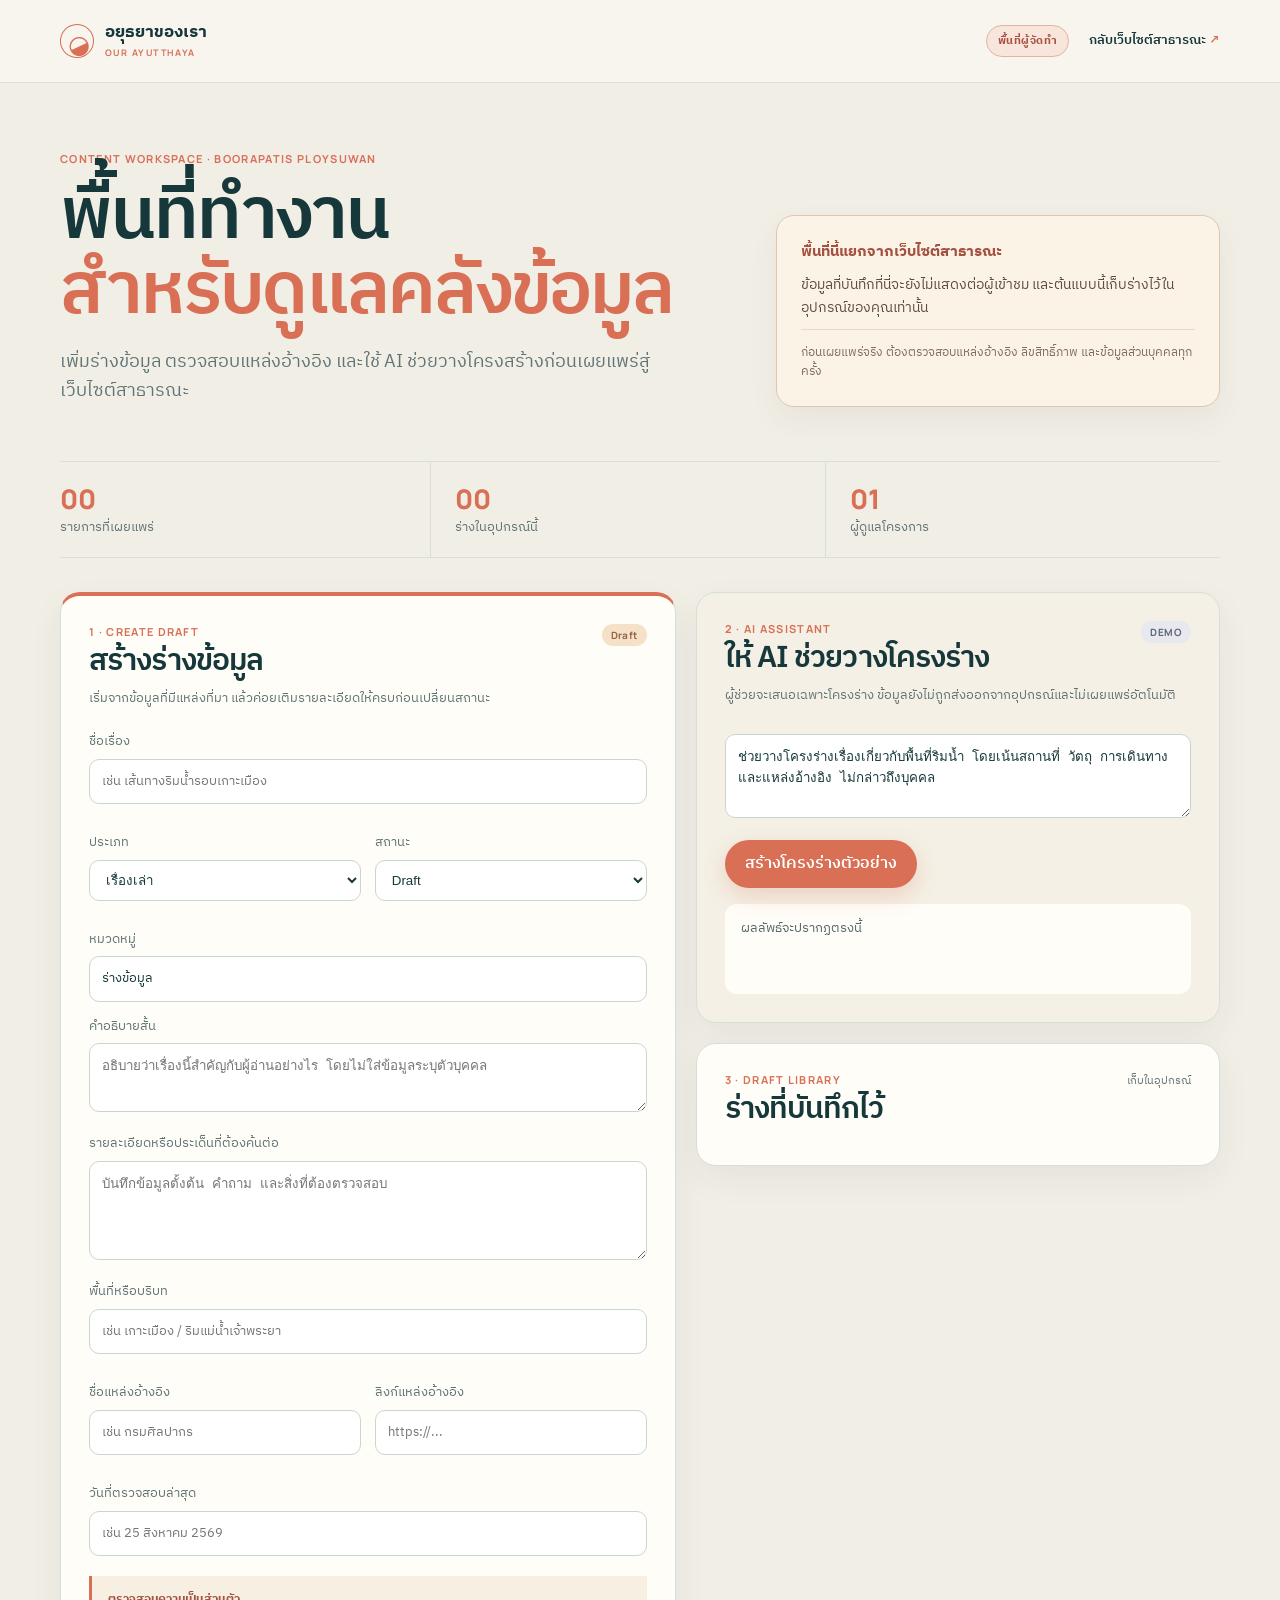
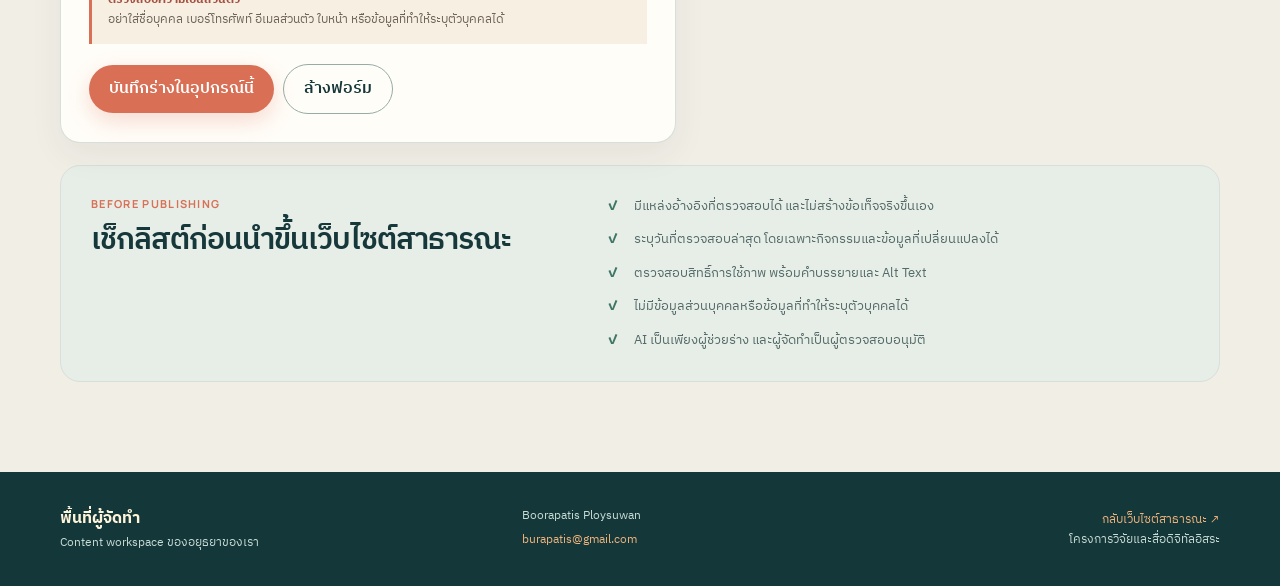
==== creator.html @ 0e05be4e "Add the creator workspace page" ====
<!doctype html>
<html lang="th">
  <head>
    <meta charset="UTF-8" />
    <meta name="viewport" content="width=device-width, initial-scale=1.0" />
    <meta name="description" content="พื้นที่ทำงานสำหรับผู้จัดทำโครงการอยุธยาของเรา" />
    <meta name="theme-color" content="#17383b" />
    <title>พื้นที่ผู้จัดทำ | อยุธยาของเรา</title>
    <link rel="stylesheet" href="styles.css" />
  </head>
  <body class="creator-page">
    <header class="creator-header">
      <div class="shell creator-header-inner">
        <a class="brand" href="index.html#top" aria-label="กลับหน้าเว็บไซต์อยุธยาของเรา">
          <span class="brand-mark" aria-hidden="true">◒</span>
          <span>
            <strong>อยุธยาของเรา</strong>
            <small>OUR AYUTTHAYA</small>
          </span>
        </a>
        <div class="creator-header-actions">
          <span class="creator-badge">พื้นที่ผู้จัดทำ</span>
          <a class="back-public" href="index.html">กลับเว็บไซต์สาธารณะ <span aria-hidden="true">↗</span></a>
        </div>
      </div>
    </header>

    <main class="creator-main shell">
      <section class="creator-hero" aria-labelledby="creator-title">
        <div>
          <p class="eyebrow">CONTENT WORKSPACE · BOORAPATIS PLOYSUWAN</p>
          <h1 id="creator-title">พื้นที่ทำงาน<br /><em>สำหรับดูแลคลังข้อมูล</em></h1>
          <p class="creator-lede">เพิ่มร่างข้อมูล ตรวจสอบแหล่งอ้างอิง และใช้ AI ช่วยวางโครงสร้างก่อนเผยแพร่สู่เว็บไซต์สาธารณะ</p>
        </div>
        <aside class="creator-notice" aria-label="คำอธิบายพื้นที่ผู้จัดทำ">
          <strong>พื้นที่นี้แยกจากเว็บไซต์สาธารณะ</strong>
          <p>ข้อมูลที่บันทึกที่นี่จะยังไม่แสดงต่อผู้เข้าชม และต้นแบบนี้เก็บร่างไว้ในอุปกรณ์ของคุณเท่านั้น</p>
          <p class="creator-notice-small">ก่อนเผยแพร่จริง ต้องตรวจสอบแหล่งอ้างอิง ลิขสิทธิ์ภาพ และข้อมูลส่วนบุคคลทุกครั้ง</p>
        </aside>
      </section>

      <section class="creator-stats" aria-label="สรุปสถานะคลังข้อมูล">
        <div><strong id="published-count">00</strong><span>รายการที่เผยแพร่</span></div>
        <div><strong id="draft-count">00</strong><span>ร่างในอุปกรณ์นี้</span></div>
        <div><strong>01</strong><span>ผู้ดูแลโครงการ</span></div>
      </section>

      <section class="workspace-grid" aria-labelledby="workspace-title">
        <div class="workspace-panel workspace-form-panel">
          <div class="workspace-heading">
            <div>
              <p class="eyebrow">1 · CREATE DRAFT</p>
              <h2 id="workspace-title">สร้างร่างข้อมูล</h2>
            </div>
            <span class="status-pill status-draft">Draft</span>
          </div>
          <p class="workspace-intro">เริ่มจากข้อมูลที่มีแหล่งที่มา แล้วค่อยเติมรายละเอียดให้ครบก่อนเปลี่ยนสถานะ</p>
          <form id="draft-form" class="creator-form">
            <label>ชื่อเรื่อง<input name="title" required placeholder="เช่น เส้นทางริมน้ำรอบเกาะเมือง" /></label>
            <div class="form-two-columns">
              <label>ประเภท<select name="type"><option>เรื่องเล่า</option><option>สถานที่</option><option>เส้นทาง</option><option>อาหาร</option><option>กิจกรรม</option><option>ข้อมูลเมือง</option></select></label>
              <label>สถานะ<select name="status"><option>Draft</option><option>Review</option><option>Needs Update</option></select></label>
            </div>
            <label>หมวดหมู่<input name="category" value="ร่างข้อมูล" placeholder="เช่น เมืองและสายน้ำ" /></label>
            <label>คำอธิบายสั้น<textarea name="summary" rows="3" required placeholder="อธิบายว่าเรื่องนี้สำคัญกับผู้อ่านอย่างไร โดยไม่ใส่ข้อมูลระบุตัวบุคคล"></textarea></label>
            <label>รายละเอียดหรือประเด็นที่ต้องค้นต่อ<textarea name="detail" rows="5" placeholder="บันทึกข้อมูลตั้งต้น คำถาม และสิ่งที่ต้องตรวจสอบ"></textarea></label>
            <label>พื้นที่หรือบริบท<input name="location" placeholder="เช่น เกาะเมือง / ริมแม่น้ำเจ้าพระยา" /></label>
            <div class="form-two-columns">
              <label>ชื่อแหล่งอ้างอิง<input name="sourceLabel" placeholder="เช่น กรมศิลปากร" /></label>
              <label>ลิงก์แหล่งอ้างอิง<input name="sourceUrl" type="url" placeholder="https://..." /></label>
            </div>
            <label>วันที่ตรวจสอบล่าสุด<input name="updated" placeholder="เช่น 25 สิงหาคม 2569" /></label>
            <div class="creator-privacy-note"><strong>ตรวจสอบความเป็นส่วนตัว</strong><br />อย่าใส่ชื่อบุคคล เบอร์โทรศัพท์ อีเมลส่วนตัว ใบหน้า หรือข้อมูลที่ทำให้ระบุตัวบุคคลได้</div>
            <div class="form-actions"><button class="button button-primary" type="submit">บันทึกร่างในอุปกรณ์นี้</button><button class="button button-outline" id="reset-draft" type="button">ล้างฟอร์ม</button></div>
          </form>
        </div>

        <div class="workspace-stack">
          <section class="workspace-panel ai-panel" aria-labelledby="ai-title">
            <div class="workspace-heading">
              <div>
                <p class="eyebrow">2 · AI ASSISTANT</p>
                <h2 id="ai-title">ให้ AI ช่วยวางโครงร่าง</h2>
              </div>
              <span class="status-pill status-demo">DEMO</span>
            </div>
            <p class="workspace-intro">ผู้ช่วยจะเสนอเฉพาะโครงร่าง ข้อมูลยังไม่ถูกส่งออกจากอุปกรณ์และไม่เผยแพร่อัตโนมัติ</p>
            <label class="sr-only" for="ai-prompt">คำสั่งสำหรับผู้ช่วย AI</label>
            <textarea id="ai-prompt" class="ai-prompt" rows="4">ช่วยวางโครงร่างเรื่องเกี่ยวกับพื้นที่ริมน้ำ โดยเน้นสถานที่ วัตถุ การเดินทาง และแหล่งอ้างอิง ไม่กล่าวถึงบุคคล</textarea>
            <button class="button button-primary" id="run-ai" type="button">สร้างโครงร่างตัวอย่าง</button>
            <div id="ai-result" class="ai-result" aria-live="polite">ผลลัพธ์จะปรากฏตรงนี้</div>
          </section>

          <section class="workspace-panel" aria-labelledby="drafts-title">
            <div class="workspace-heading">
              <div>
                <p class="eyebrow">3 · DRAFT LIBRARY</p>
                <h2 id="drafts-title">ร่างที่บันทึกไว้</h2>
              </div>
              <span id="draft-storage-label" class="storage-label">เก็บในอุปกรณ์</span>
            </div>
            <div id="draft-list" class="draft-library" aria-live="polite"></div>
          </section>
        </div>
      </section>

      <section class="editorial-panel" aria-labelledby="checklist-title">
        <div>
          <p class="eyebrow">BEFORE PUBLISHING</p>
          <h2 id="checklist-title">เช็กลิสต์ก่อนนำขึ้นเว็บไซต์สาธารณะ</h2>
        </div>
        <ul class="editorial-checklist">
          <li>มีแหล่งอ้างอิงที่ตรวจสอบได้ และไม่สร้างข้อเท็จจริงขึ้นเอง</li>
          <li>ระบุวันที่ตรวจสอบล่าสุด โดยเฉพาะกิจกรรมและข้อมูลที่เปลี่ยนแปลงได้</li>
          <li>ตรวจสอบสิทธิ์การใช้ภาพ พร้อมคำบรรยายและ Alt Text</li>
          <li>ไม่มีข้อมูลส่วนบุคคลหรือข้อมูลที่ทำให้ระบุตัวบุคคลได้</li>
          <li>AI เป็นเพียงผู้ช่วยร่าง และผู้จัดทำเป็นผู้ตรวจสอบอนุมัติ</li>
        </ul>
      </section>
    </main>

    <footer class="site-footer">
      <div class="shell footer-grid">
        <div><strong>พื้นที่ผู้จัดทำ</strong><span>Content workspace ของอยุธยาของเรา</span></div>
        <div><span>Boorapatis Ploysuwan</span><a href="mailto:burapatis@gmail.com">burapatis@gmail.com</a></div>
        <div><a href="index.html">กลับเว็บไซต์สาธารณะ ↗</a><span>โครงการวิจัยและสื่อดิจิทัลอิสระ</span></div>
      </div>
    </footer>

    <script src="creator.js?v=workspace-20260825"></script>
  </body>
</html>
---- styles.css ----
@import url('https://fonts.googleapis.com/css2?family=IBM+Plex+Sans+Thai:wght@400;500;600;700&family=Manrope:wght@500;600;700;800&display=swap');

:root { --ink:#17383b; --muted:#607476; --paper:#f7f5ef; --warm:#e6a25f; --coral:#d96f55; --river:#2f7475; --line:#d8dfd8; --white:#fffdf8; --shadow:0 20px 60px rgba(27,59,57,.12); }
* { box-sizing:border-box; }
html { scroll-behavior:smooth; }
body { margin:0; color:var(--ink); background:var(--paper); font-family:'IBM Plex Sans Thai',Tahoma,sans-serif; line-height:1.65; }
button,input { font:inherit; }
button { cursor:pointer; }
a { color:inherit; text-decoration:none; }
.shell { width:min(1160px,calc(100% - 40px)); margin-inline:auto; }
.site-header { height:82px; display:flex; align-items:center; justify-content:space-between; gap:28px; padding:0 max(20px,calc((100vw - 1160px)/2)); background:rgba(247,245,239,.94); border-bottom:1px solid rgba(216,223,216,.8); position:sticky; top:0; z-index:5; backdrop-filter:blur(14px); }
.brand { display:flex; align-items:center; gap:11px; white-space:nowrap; }
.brand-mark { width:34px; height:34px; display:grid; place-items:center; border:1px solid var(--coral); border-radius:50%; color:var(--coral); font-size:25px; transform:rotate(-25deg); }
.brand strong,.brand small { display:block; line-height:1.1; }
.brand strong { font-size:17px; font-weight:700; }
.brand small { color:var(--coral); font:700 9px Manrope,sans-serif; letter-spacing:.16em; margin-top:4px; }
.main-nav { display:flex; gap:26px; color:#567072; font-size:14px; }
.main-nav a:hover,.text-link:hover { color:var(--coral); }
.button { border:0; border-radius:999px; padding:11px 20px; font-weight:600; transition:.2s ease; }
.button:hover { transform:translateY(-2px); }
.button-small { padding:8px 15px; font-size:13px; }
.button-primary { background:var(--coral); color:#fff; box-shadow:0 8px 22px rgba(217,111,85,.24); }
.button-quiet { background:transparent; color:var(--ink); border:1px solid #bdcbc4; }
.button-outline { color:var(--ink); border:1px solid #96aca5; background:transparent; }
.button-light { background:#fff8ea; color:var(--ink); }
.hero { min-height:560px; display:grid; grid-template-columns:1fr .88fr; align-items:center; gap:60px; padding-top:76px; padding-bottom:70px; }
.eyebrow { margin:0 0 14px; color:var(--coral); font:700 11px Manrope,sans-serif; letter-spacing:.12em; text-transform:uppercase; }
h1,h2,h3,p { margin-top:0; }
h1,h2,h3 { font-weight:600; letter-spacing:-.03em; }
h1 { max-width:620px; margin-bottom:22px; font-size:clamp(48px,7vw,82px); line-height:1.04; }
h2 { margin-bottom:10px; font-size:clamp(32px,4vw,51px); line-height:1.08; }
h3 { margin-bottom:12px; font-size:26px; line-height:1.2; }
.hero-lede { max-width:530px; margin-bottom:28px; color:var(--muted); font-size:18px; }
.search-bar { display:flex; align-items:center; gap:12px; max-width:590px; padding:7px 8px 7px 16px; background:var(--white); border:1px solid #cad5cf; border-radius:999px; box-shadow:0 13px 32px rgba(38,75,69,.08); }
.search-icon { color:var(--coral); font-size:26px; line-height:1; }
.search-bar input { min-width:0; flex:1; border:0; outline:0; color:var(--ink); background:transparent; font-size:15px; }
.search-hints { display:flex; gap:9px; flex-wrap:wrap; margin-top:14px; }
.search-hints button,.filter-chip { border:1px solid #cad5cf; border-radius:999px; padding:5px 12px; color:#5e7474; background:transparent; font-size:12px; }
.search-hints button:hover,.filter-chip:hover,.filter-chip.active { color:var(--ink); background:#e9dfcc; border-color:#e9dfcc; }
.hero-art { min-height:390px; position:relative; overflow:hidden; border-radius:45% 45% 8% 8%; background:linear-gradient(145deg,#d2c4a7 0%,#eec68e 38%,#467d7b 38%,#255c62 71%,#174247 71%); box-shadow:var(--shadow); }
.hero-art::before { content:''; position:absolute; inset:15px; border:1px solid rgba(255,250,232,.55); border-radius:45% 45% 8% 8%; }
.sun-disc { position:absolute; width:140px; height:140px; top:58px; left:50%; transform:translateX(-50%); border-radius:50%; background:#fff3c7; box-shadow:0 0 0 24px rgba(255,243,199,.13); }
.river-line { position:absolute; height:3px; background:rgba(208,236,225,.72); border-radius:50%; transform:rotate(-7deg); }
.river-one { width:72%; left:5%; top:52%; }.river-two { width:55%; right:2%; top:61%; opacity:.55; }
.temple-silhouette { position:absolute; bottom:24%; left:25%; width:50%; height:34%; display:flex; justify-content:space-around; align-items:end; border-bottom:2px solid #f4dfaa; }
.temple-silhouette i { display:block; width:22%; height:50%; background:#e9c37e; clip-path:polygon(50% 0,75% 25%,68% 100%,32% 100%,25% 25%); }.temple-silhouette i:nth-child(2){height:84%;}.temple-silhouette i:nth-child(3){height:64%;}
.art-note { position:absolute; right:25px; bottom:25px; color:#fff4d0; font:800 14px Manrope,sans-serif; letter-spacing:.08em; text-align:right; }.art-note em { color:#f5af76; font-size:25px; }
.signal-bar { display:flex; gap:0; border-top:1px solid var(--line); border-bottom:1px solid var(--line); padding:22px 0; }.signal-bar div { flex:1; padding:0 24px; border-right:1px solid var(--line); }.signal-bar div:first-child{padding-left:0}.signal-bar div:last-child{border:0}.signal-bar strong { display:block; font:800 27px Manrope,sans-serif; color:var(--coral); }.signal-bar span{display:block; color:var(--muted); font-size:13px; }
.section { padding:112px 0; }.section-tinted { background:#1b484b; color:#f8f3e8; }.section-heading { display:flex; align-items:end; justify-content:space-between; gap:35px; margin-bottom:36px; }.section-heading.compact { align-items:center; }.section-intro { max-width:380px; margin:0; color:var(--muted); font-size:14px; }.text-link { font-weight:600; color:var(--coral); }.feature-grid,.catalog-grid { display:grid; grid-template-columns:repeat(3,1fr); gap:18px; }.feature-card,.catalog-card { position:relative; overflow:hidden; border:1px solid #d6ded8; border-radius:18px; background:var(--white); cursor:pointer; transition:.25s ease; }.feature-card:hover,.catalog-card:hover { transform:translateY(-5px); box-shadow:var(--shadow); border-color:transparent; }.feature-card:focus-visible,.catalog-card:focus-visible { outline:3px solid var(--coral); outline-offset:4px; }.feature-card .card-art,.catalog-card .card-art { height:198px; position:relative; background:#d3b38b; }.card-art::before,.card-art::after { content:''; position:absolute; border-radius:50%; }.card-art::before { width:120px; height:120px; right:18px; top:22px; background:rgba(255,243,199,.62); }.card-art::after { width:220px; height:45px; left:-18px; bottom:26px; background:rgba(39,99,103,.8); transform:rotate(-9deg); }.art-river { background:linear-gradient(135deg,#dba16e,#f2d29a 45%,#397775 45%,#1f5a60); }.art-market { background:linear-gradient(135deg,#d67f62 0 38%,#f1cb91 38% 67%,#427774 67%); }.art-urban { background:linear-gradient(135deg,#d7c29d 0 36%,#e19170 36% 62%,#315d64 62%); }.art-history { background:linear-gradient(135deg,#ead7aa 0 46%,#bc6e53 46% 70%,#32666a 70%); }.art-food { background:linear-gradient(135deg,#e4ad68 0 35%,#cc6d52 35% 65%,#40726d 65%); }.art-event { background:linear-gradient(135deg,#c4d1bd 0 35%,#e1a16b 35% 60%,#2e6167 60%); }.card-art-label { position:absolute; top:16px; left:16px; z-index:1; padding:5px 9px; border-radius:99px; color:#fffbea; background:rgba(23,56,59,.77); font-size:11px; }.card-body { padding:19px 20px 20px; }.card-body h3 { font-size:22px; }.card-body p { color:var(--muted); font-size:14px; }.card-meta { display:flex; justify-content:space-between; gap:10px; color:#80908c; font-size:11px; }.card-meta span:last-child { color:var(--coral); }.card-action { display:inline-flex; align-items:center; gap:6px; margin-top:16px; color:var(--coral); font-size:12px; font-weight:700; }.card-action span { font-size:16px; transition:transform .2s ease; }.feature-card:hover .card-action span,.catalog-card:hover .card-action span { transform:translate(2px,-2px); }
.story-band { display:grid; grid-template-columns:80px 1fr 280px; align-items:center; gap:34px; padding:36px 0; border-top:1px solid rgba(255,255,255,.2); border-bottom:1px solid rgba(255,255,255,.2); }.story-number { align-self:start; color:#e5ae73; font:700 46px Manrope,sans-serif; }.story-band p { max-width:530px; color:#c2d7d0; }.tag { display:inline-block; margin-bottom:14px; padding:5px 10px; border-radius:99px; color:var(--coral); background:#f3ded0; font-size:11px; }.tag-light { background:rgba(240,184,126,.18); color:#f0b87e; }.story-visual { min-height:210px; display:grid; place-items:center; border-radius:60% 40% 45% 20%; color:#f3d6a0; background:radial-gradient(circle at 50% 40%,#e2aa6e 0 10%,transparent 11%),linear-gradient(145deg,#c97a59,#31666a 55%,#193f45); font:700 22px Manrope,sans-serif; letter-spacing:.15em; text-align:center; transform:rotate(4deg); }.story-visual span { transform:rotate(-4deg); }
.filter-row { display:flex; flex-wrap:wrap; justify-content:flex-end; gap:7px; }.catalog-toolbar { display:flex; align-items:center; justify-content:space-between; margin:-8px 0 20px; color:var(--muted); font-size:13px; }.sort-button { border:0; color:var(--ink); background:transparent; font-size:13px; }.empty-state { padding:70px 20px; text-align:center; color:var(--muted); }.empty-state span { font-size:35px; color:var(--coral); }.about-section { background:#eee8db; }.about-grid { display:grid; grid-template-columns:1fr 1fr; gap:100px; align-items:start; }.about-grid h2 { font-size:48px; }.about-grid h2 em { color:var(--coral); font-style:normal; }.about-grid p { max-width:480px; color:#536a68; }.maker { display:flex; align-items:center; gap:12px; margin-top:28px; }.maker-photo { width:56px; height:56px; flex-shrink:0; border-radius:50%; object-fit:cover; object-position:center 18%; border:2px solid #e6d5c0; box-shadow:0 6px 16px rgba(27,59,57,.12); }.maker .eyebrow { margin-bottom:2px; }.maker-name { margin:0; color:var(--ink); font-size:15px; font-weight:600; }.privacy-note { margin:25px 0; padding:17px 18px; border-left:3px solid var(--coral); background:rgba(255,253,248,.55); font-size:13px; }.site-footer { padding:34px 0; background:#14373a; color:#c8dbd4; }.footer-grid { display:grid; grid-template-columns:1.3fr 1fr 1fr; gap:24px; font-size:12px; }.footer-grid strong,.footer-grid span,.footer-grid a { display:block; }.footer-grid strong { color:#fff4da; font-size:16px; }.footer-grid a { color:#f0b37b; margin-top:4px; }.footer-grid div:last-child { text-align:right; }
.modal-backdrop { position:fixed; inset:0; z-index:10; display:grid; place-items:center; padding:20px; background:rgba(14,37,39,.62); backdrop-filter:blur(6px); }.modal-backdrop[hidden] { display:none; }.modal { width:min(620px,100%); max-height:90vh; overflow:auto; position:relative; padding:34px; border-radius:22px; background:var(--white); box-shadow:0 30px 90px rgba(0,0,0,.3); }.modal-close { position:absolute; top:13px; right:16px; border:0; background:transparent; color:var(--muted); font-size:30px; line-height:1; }.modal h2 { font-size:34px; }.modal .modal-kicker { color:var(--coral); font-size:12px; font-weight:700; }.modal .detail-grid { display:grid; grid-template-columns:1fr 1fr; gap:12px; margin:22px 0; }.detail-item { padding:12px; border-radius:12px; background:#f1eee5; }.detail-item strong { display:block; font-size:11px; color:var(--muted); }.detail-item span { display:block; margin-top:2px; font-size:14px; }.modal textarea,.modal input,.modal select { width:100%; margin-top:6px; padding:11px 12px; border:1px solid #cad5cf; border-radius:10px; background:#fff; color:var(--ink); }.modal label { display:block; margin:14px 0; color:var(--muted); font-size:13px; }.modal .button { margin-top:7px; }.draft-note { padding:13px 15px; border-radius:12px; color:#536a68; background:#f2eadc; font-size:13px; }.draft-list { margin:18px 0 0; padding:0; list-style:none; }.draft-list li { padding:10px 0; border-bottom:1px solid var(--line); font-size:13px; }.sr-only { position:absolute; width:1px; height:1px; padding:0; margin:-1px; overflow:hidden; clip:rect(0,0,0,0); white-space:nowrap; border:0; }
@media (max-width:800px){ .site-header{height:70px; padding:0 20px}.main-nav{display:none}.hero{grid-template-columns:1fr; gap:35px; padding-top:55px}.hero-art{min-height:300px}.feature-grid,.catalog-grid{grid-template-columns:repeat(2,1fr)}.story-band{grid-template-columns:45px 1fr}.story-visual{grid-column:2; min-height:150px}.about-grid{grid-template-columns:1fr; gap:20px}.footer-grid{grid-template-columns:1fr}.footer-grid div:last-child{text-align:left}.section{padding:76px 0}.section-heading{align-items:start; flex-direction:column}.filter-row{justify-content:flex-start} }
@media (max-width:520px){ .shell{width:min(100% - 28px,1160px)}.site-header .button-small{padding:7px 10px;font-size:11px}.brand strong{font-size:15px}.hero h1{font-size:48px}.hero-lede{font-size:16px}.search-bar{border-radius:18px; flex-wrap:wrap; padding:12px}.search-bar input{flex-basis:calc(100% - 50px)}.search-bar .button{width:100%}.signal-bar{display:grid;grid-template-columns:1fr 1fr;gap:14px}.signal-bar div{padding:0;border:0}.signal-bar div:last-child{grid-column:1/-1}.feature-grid,.catalog-grid{grid-template-columns:1fr}.story-band{grid-template-columns:1fr}.story-number{font-size:30px}.story-visual{grid-column:auto}.about-grid h2{font-size:37px}.modal{padding:28px 20px}.modal .detail-grid{grid-template-columns:1fr} }
.source-block { margin-top:18px; padding:15px; border:1px solid var(--line); border-radius:12px; background:#f3efe5; }
.source-block strong { display:block; color:var(--muted); font-size:11px; }
.source-block a { display:block; margin-top:4px; color:var(--coral); font-weight:600; }
.source-block p { margin:5px 0 0; color:var(--muted); font-size:12px; }

.creator-entry { color:var(--ink); font-size:13px; font-weight:600; white-space:nowrap; }.creator-entry span,.back-public span { color:var(--coral); }.creator-entry:hover,.back-public:hover,.footer-creator-link:hover { color:var(--coral); }.footer-creator-link { margin-top:7px; color:#f0b37b; font-size:12px; }
.creator-page { background:#f1eee6; }.creator-header { position:sticky; top:0; z-index:5; border-bottom:1px solid rgba(216,223,216,.8); background:rgba(247,245,239,.96); backdrop-filter:blur(14px); }.creator-header-inner { min-height:82px; display:flex; align-items:center; justify-content:space-between; gap:22px; }.creator-header-actions { display:flex; align-items:center; gap:20px; }.creator-badge { padding:6px 11px; border:1px solid #e2b59b; border-radius:999px; color:#a95142; background:#f8e6dc; font-size:11px; font-weight:700; letter-spacing:.04em; }.back-public { color:var(--ink); font-size:13px; font-weight:600; }
.creator-main { padding-top:68px; padding-bottom:90px; }.creator-hero { display:grid; grid-template-columns:1.2fr .8fr; align-items:end; gap:50px; padding-bottom:54px; }.creator-hero h1 { margin-bottom:18px; font-size:clamp(42px,6vw,72px); }.creator-hero h1 em { color:var(--coral); font-style:normal; }.creator-lede { max-width:600px; margin:0; color:var(--muted); font-size:18px; }.creator-notice { padding:24px; border:1px solid #dfc7ae; border-radius:18px; color:#5f4b3f; background:#fbf3e6; box-shadow:0 12px 30px rgba(81,60,43,.06); }.creator-notice strong { display:block; color:#a45141; font-size:15px; }.creator-notice p { margin:9px 0 0; font-size:14px; }.creator-notice-small { padding-top:13px; border-top:1px solid #ead9c4; color:#806c5e; font-size:12px !important; }
.creator-stats { display:flex; gap:0; margin-bottom:34px; border-top:1px solid var(--line); border-bottom:1px solid var(--line); }.creator-stats div { flex:1; padding:18px 24px; border-right:1px solid var(--line); }.creator-stats div:first-child { padding-left:0; }.creator-stats div:last-child { border:0; }.creator-stats strong { display:block; color:var(--coral); font:800 27px Manrope,sans-serif; }.creator-stats span { display:block; color:var(--muted); font-size:13px; }
.workspace-grid { display:grid; grid-template-columns:1.08fr .92fr; gap:20px; align-items:start; }.workspace-stack { display:grid; gap:20px; }.workspace-panel { padding:28px; border:1px solid #d8dfd8; border-radius:20px; background:var(--white); box-shadow:0 12px 34px rgba(27,59,57,.06); }.workspace-form-panel { border-top:4px solid var(--coral); }.workspace-heading { display:flex; align-items:start; justify-content:space-between; gap:15px; margin-bottom:10px; }.workspace-heading h2 { margin-bottom:0; font-size:30px; }.workspace-heading .eyebrow { margin-bottom:7px; }.workspace-intro { margin-bottom:22px; color:var(--muted); font-size:13px; }.status-pill { display:inline-flex; align-items:center; width:max-content; padding:4px 9px; border-radius:999px; font:700 10px Manrope,sans-serif; letter-spacing:.04em; }.status-draft { color:#98613f; background:#f4e1c8; }.status-review { color:#356a67; background:#dcebe3; }.status-needs-update { color:#9a4b3e; background:#f4dcd6; }.status-demo { color:#5d6475; background:#e7e9ef; }.storage-label { color:var(--muted); font-size:11px; }
.creator-form label,.creator-page label { display:block; margin:14px 0; color:var(--muted); font-size:13px; }.creator-form input,.creator-form textarea,.creator-form select,.ai-prompt { width:100%; margin-top:6px; padding:11px 12px; border:1px solid #cad5cf; border-radius:10px; outline:0; color:var(--ink); background:#fff; }.creator-form textarea,.ai-prompt { resize:vertical; }.creator-form input:focus,.creator-form textarea:focus,.creator-form select:focus,.ai-prompt:focus { border-color:var(--coral); box-shadow:0 0 0 3px rgba(217,111,85,.12); }.form-two-columns { display:grid; grid-template-columns:1fr 1fr; gap:14px; }.creator-privacy-note { margin:20px 0; padding:14px 16px; border-left:3px solid var(--coral); color:#6c6257; background:#f7efe2; font-size:12px; }.creator-privacy-note strong { color:#a45141; }.form-actions { display:flex; flex-wrap:wrap; align-items:center; gap:9px; }.save-message { color:#3f7565; font-size:12px; }
.ai-panel { background:#f4f0e5; }.ai-panel .button { margin-top:12px; }.ai-result { min-height:90px; margin-top:16px; padding:14px 16px; border-radius:12px; color:#536a68; background:#fffdf8; font-size:13px; }.ai-result strong { color:var(--ink); }.ai-result ol { margin:9px 0 0; padding-left:20px; }.ai-disclaimer { display:block; margin-top:12px; color:#a45141; font-size:11px; }.draft-library { display:grid; gap:10px; }.draft-item { display:flex; align-items:start; justify-content:space-between; gap:14px; padding:14px 0; border-bottom:1px solid var(--line); }.draft-item:last-child { border-bottom:0; padding-bottom:0; }.draft-item h3 { margin:8px 0 3px; font-size:17px; }.draft-item p { margin:0; color:var(--muted); font-size:12px; }.draft-delete { border:0; color:#a45141; background:transparent; font-size:12px; }.draft-empty { display:grid; gap:4px; padding:22px 0 5px; color:var(--muted); font-size:13px; }.draft-empty strong { color:var(--ink); }
.editorial-panel { display:grid; grid-template-columns:.9fr 1.1fr; gap:40px; margin-top:22px; padding:30px; border:1px solid #d8dfd8; border-radius:20px; background:#e6eee7; }.editorial-panel h2 { margin-bottom:0; font-size:30px; }.editorial-checklist { display:grid; gap:12px; margin:0; padding:0; list-style:none; color:#536a68; font-size:13px; }.editorial-checklist li { position:relative; padding-left:27px; }.editorial-checklist li::before { content:'✓'; position:absolute; left:0; color:#3f7565; font-weight:700; }
@media (max-width:800px){ .creator-header-inner { min-height:70px; padding-block:12px; }.creator-header-actions { gap:10px; }.creator-badge { display:none; }.creator-main { padding-top:46px; }.creator-hero,.workspace-grid,.editorial-panel { grid-template-columns:1fr; }.creator-hero { gap:25px; }.workspace-panel { padding:22px; }.editorial-panel { gap:20px; } }
@media (max-width:520px){ .creator-header-inner { align-items:start; }.creator-header-actions { align-items:end; flex-direction:column; gap:0; }.back-public { font-size:11px; }.creator-hero h1 { font-size:46px; }.creator-lede { font-size:16px; }.creator-stats { display:grid; grid-template-columns:1fr 1fr; gap:14px; padding:18px 0; }.creator-stats div,.creator-stats div:first-child { padding:0; border:0; }.creator-stats div:last-child { grid-column:1/-1; }.form-two-columns { grid-template-columns:1fr; gap:0; }.creator-main { padding-bottom:60px; } }
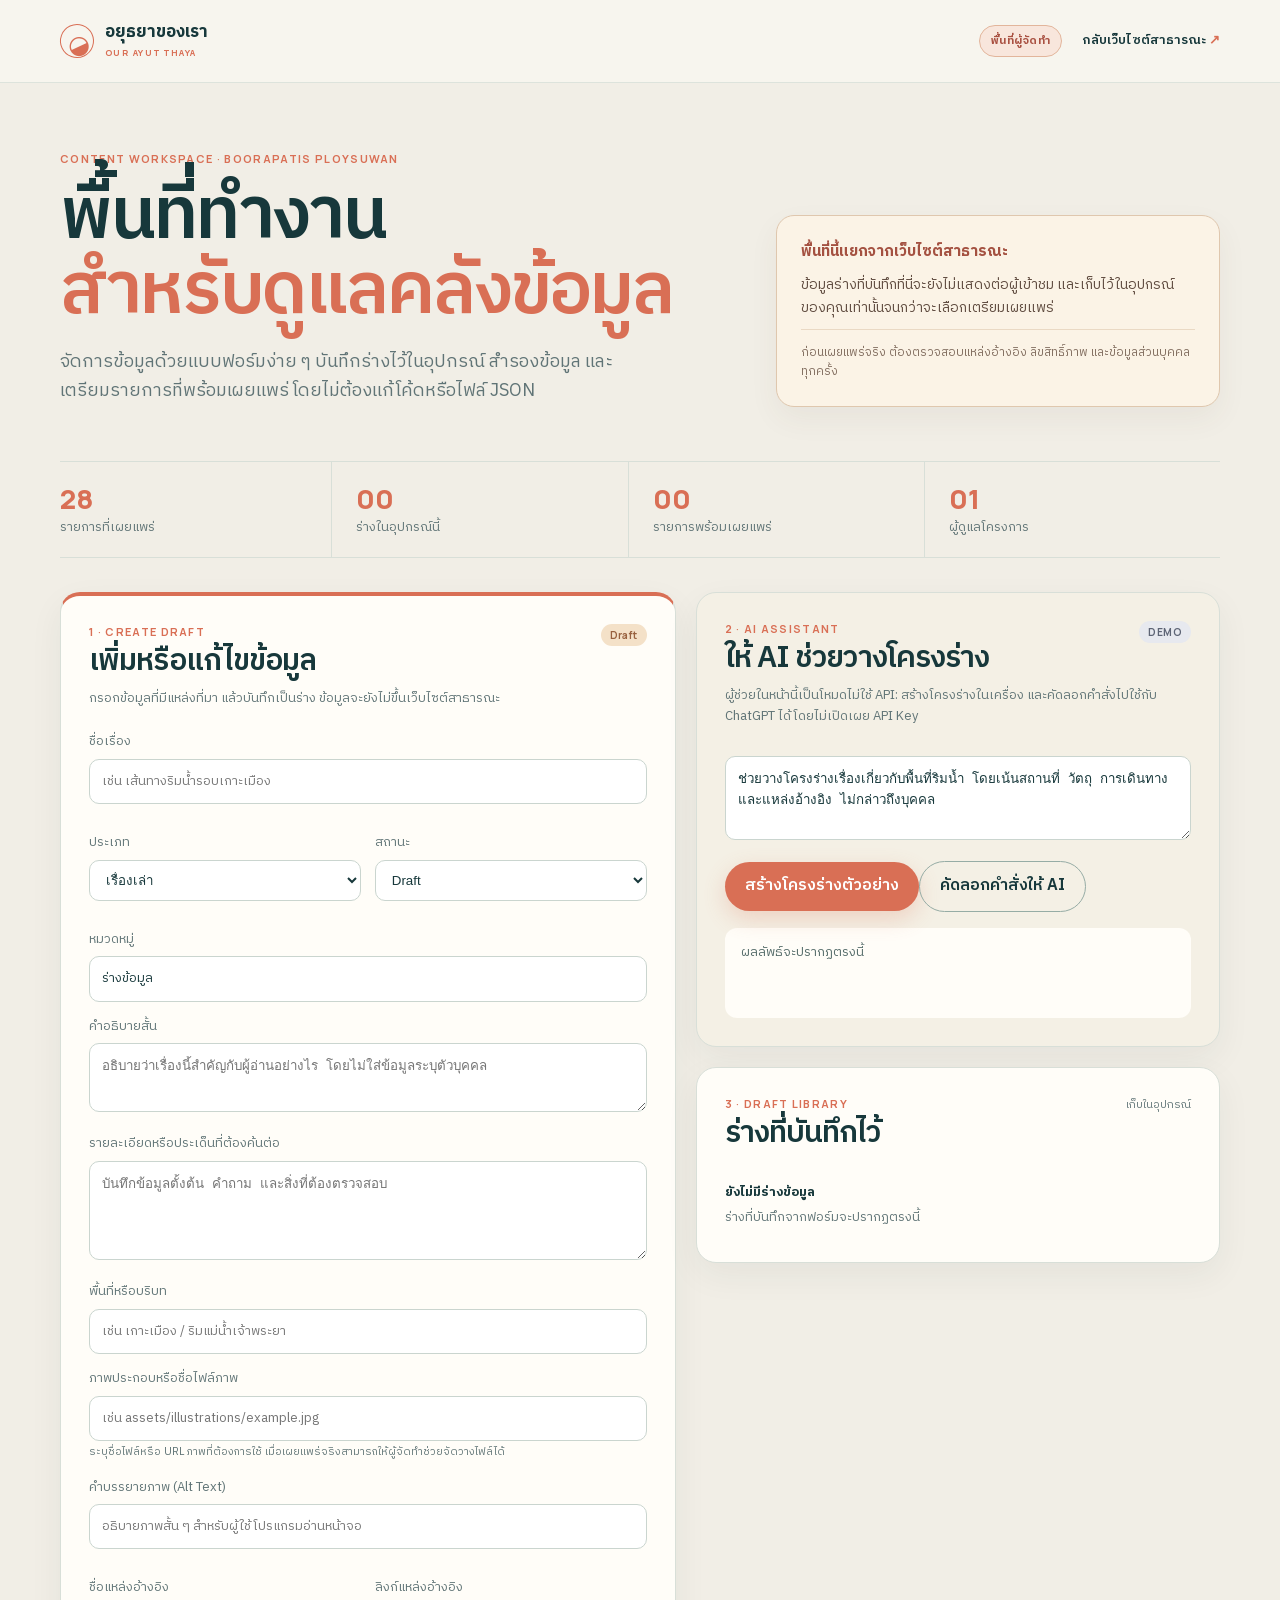
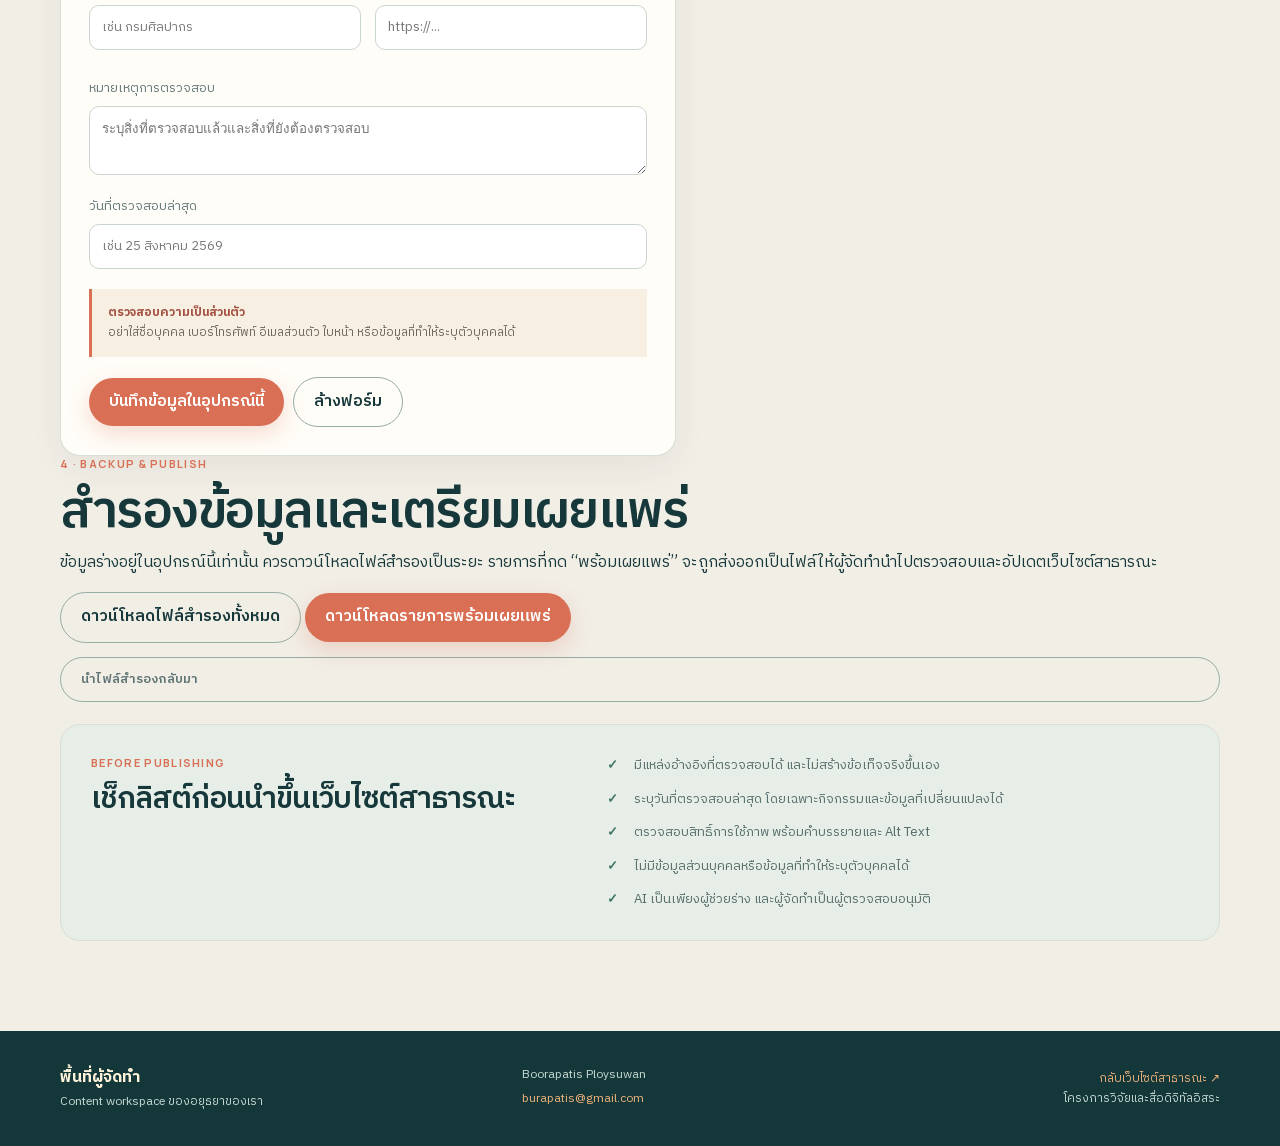
==== commit d217ae69: "Make creator workspace easier to use" ====
--- a/creator.html
+++ b/creator.html
@@ -6,7 +6,7 @@
     <meta name="description" content="พื้นที่ทำงานสำหรับผู้จัดทำโครงการอยุธยาของเรา" />
     <meta name="theme-color" content="#17383b" />
     <title>พื้นที่ผู้จัดทำ | อยุธยาของเรา</title>
-    <link rel="stylesheet" href="styles.css" />
+    <link rel="stylesheet" href="styles.css?v=creator-simple-20260826" />
   </head>
   <body class="creator-page">
     <header class="creator-header">
@@ -30,11 +30,11 @@
         <div>
           <p class="eyebrow">CONTENT WORKSPACE · BOORAPATIS PLOYSUWAN</p>
           <h1 id="creator-title">พื้นที่ทำงาน<br /><em>สำหรับดูแลคลังข้อมูล</em></h1>
-          <p class="creator-lede">เพิ่มร่างข้อมูล ตรวจสอบแหล่งอ้างอิง และใช้ AI ช่วยวางโครงสร้างก่อนเผยแพร่สู่เว็บไซต์สาธารณะ</p>
+          <p class="creator-lede">จัดการข้อมูลด้วยแบบฟอร์มง่าย ๆ บันทึกร่างไว้ในอุปกรณ์ สำรองข้อมูล และเตรียมรายการที่พร้อมเผยแพร่ โดยไม่ต้องแก้โค้ดหรือไฟล์ JSON</p>
         </div>
         <aside class="creator-notice" aria-label="คำอธิบายพื้นที่ผู้จัดทำ">
           <strong>พื้นที่นี้แยกจากเว็บไซต์สาธารณะ</strong>
-          <p>ข้อมูลที่บันทึกที่นี่จะยังไม่แสดงต่อผู้เข้าชม และต้นแบบนี้เก็บร่างไว้ในอุปกรณ์ของคุณเท่านั้น</p>
+          <p>ข้อมูลร่างที่บันทึกที่นี่จะยังไม่แสดงต่อผู้เข้าชม และเก็บไว้ในอุปกรณ์ของคุณเท่านั้นจนกว่าจะเลือกเตรียมเผยแพร่</p>
           <p class="creator-notice-small">ก่อนเผยแพร่จริง ต้องตรวจสอบแหล่งอ้างอิง ลิขสิทธิ์ภาพ และข้อมูลส่วนบุคคลทุกครั้ง</p>
         </aside>
       </section>
@@ -42,6 +42,7 @@
       <section class="creator-stats" aria-label="สรุปสถานะคลังข้อมูล">
         <div><strong id="published-count">00</strong><span>รายการที่เผยแพร่</span></div>
         <div><strong id="draft-count">00</strong><span>ร่างในอุปกรณ์นี้</span></div>
+        <div><strong id="ready-count">00</strong><span>รายการพร้อมเผยแพร่</span></div>
         <div><strong>01</strong><span>ผู้ดูแลโครงการ</span></div>
       </section>
 
@@ -50,28 +51,31 @@
           <div class="workspace-heading">
             <div>
               <p class="eyebrow">1 · CREATE DRAFT</p>
-              <h2 id="workspace-title">สร้างร่างข้อมูล</h2>
+                <h2 id="workspace-title">เพิ่มหรือแก้ไขข้อมูล</h2>
             </div>
             <span class="status-pill status-draft">Draft</span>
           </div>
-          <p class="workspace-intro">เริ่มจากข้อมูลที่มีแหล่งที่มา แล้วค่อยเติมรายละเอียดให้ครบก่อนเปลี่ยนสถานะ</p>
+          <p class="workspace-intro" id="form-mode-help">กรอกข้อมูลที่มีแหล่งที่มา แล้วบันทึกเป็นร่าง ข้อมูลจะยังไม่ขึ้นเว็บไซต์สาธารณะ</p>
           <form id="draft-form" class="creator-form">
             <label>ชื่อเรื่อง<input name="title" required placeholder="เช่น เส้นทางริมน้ำรอบเกาะเมือง" /></label>
             <div class="form-two-columns">
-              <label>ประเภท<select name="type"><option>เรื่องเล่า</option><option>สถานที่</option><option>เส้นทาง</option><option>อาหาร</option><option>กิจกรรม</option><option>ข้อมูลเมือง</option></select></label>
-              <label>สถานะ<select name="status"><option>Draft</option><option>Review</option><option>Needs Update</option></select></label>
+              <label>ประเภท<select name="type"><option>เรื่องเล่า</option><option>สถานที่</option><option>วัตถุ</option><option>ศาสนสถาน</option><option>เส้นทาง</option><option>อาหาร</option><option>กิจกรรม</option><option>ฐานข้อมูล</option><option>เครื่องมือ</option><option>มรดกโลก</option></select></label>
+              <label>สถานะ<select name="status"><option>Draft</option><option>Review</option><option>Needs Update</option><option>พร้อมเผยแพร่</option><option>Archived</option></select></label>
             </div>
             <label>หมวดหมู่<input name="category" value="ร่างข้อมูล" placeholder="เช่น เมืองและสายน้ำ" /></label>
             <label>คำอธิบายสั้น<textarea name="summary" rows="3" required placeholder="อธิบายว่าเรื่องนี้สำคัญกับผู้อ่านอย่างไร โดยไม่ใส่ข้อมูลระบุตัวบุคคล"></textarea></label>
             <label>รายละเอียดหรือประเด็นที่ต้องค้นต่อ<textarea name="detail" rows="5" placeholder="บันทึกข้อมูลตั้งต้น คำถาม และสิ่งที่ต้องตรวจสอบ"></textarea></label>
             <label>พื้นที่หรือบริบท<input name="location" placeholder="เช่น เกาะเมือง / ริมแม่น้ำเจ้าพระยา" /></label>
+            <label>ภาพประกอบหรือชื่อไฟล์ภาพ<input name="image" placeholder="เช่น assets/illustrations/example.jpg" /><small class="field-note">ระบุชื่อไฟล์หรือ URL ภาพที่ต้องการใช้ เมื่อเผยแพร่จริงสามารถให้ผู้จัดทำช่วยจัดวางไฟล์ได้</small></label>
+            <label>คำบรรยายภาพ (Alt Text)<input name="altText" placeholder="อธิบายภาพสั้น ๆ สำหรับผู้ใช้โปรแกรมอ่านหน้าจอ" /></label>
             <div class="form-two-columns">
               <label>ชื่อแหล่งอ้างอิง<input name="sourceLabel" placeholder="เช่น กรมศิลปากร" /></label>
               <label>ลิงก์แหล่งอ้างอิง<input name="sourceUrl" type="url" placeholder="https://..." /></label>
             </div>
+            <label>หมายเหตุการตรวจสอบ<textarea name="sourceNote" rows="3" placeholder="ระบุสิ่งที่ตรวจสอบแล้วและสิ่งที่ยังต้องตรวจสอบ"></textarea></label>
             <label>วันที่ตรวจสอบล่าสุด<input name="updated" placeholder="เช่น 25 สิงหาคม 2569" /></label>
             <div class="creator-privacy-note"><strong>ตรวจสอบความเป็นส่วนตัว</strong><br />อย่าใส่ชื่อบุคคล เบอร์โทรศัพท์ อีเมลส่วนตัว ใบหน้า หรือข้อมูลที่ทำให้ระบุตัวบุคคลได้</div>
-            <div class="form-actions"><button class="button button-primary" type="submit">บันทึกร่างในอุปกรณ์นี้</button><button class="button button-outline" id="reset-draft" type="button">ล้างฟอร์ม</button></div>
+            <div class="form-actions"><button class="button button-primary" type="submit" id="save-draft">บันทึกข้อมูลในอุปกรณ์นี้</button><button class="button button-outline" id="reset-draft" type="button">ล้างฟอร์ม</button><span id="save-message" class="save-message" role="status" hidden></span></div>
           </form>
         </div>
 
@@ -84,10 +88,10 @@
               </div>
               <span class="status-pill status-demo">DEMO</span>
             </div>
-            <p class="workspace-intro">ผู้ช่วยจะเสนอเฉพาะโครงร่าง ข้อมูลยังไม่ถูกส่งออกจากอุปกรณ์และไม่เผยแพร่อัตโนมัติ</p>
+            <p class="workspace-intro">ผู้ช่วยในหน้านี้เป็นโหมดไม่ใช้ API: สร้างโครงร่างในเครื่อง และคัดลอกคำสั่งไปใช้กับ ChatGPT ได้โดยไม่เปิดเผย API Key</p>
             <label class="sr-only" for="ai-prompt">คำสั่งสำหรับผู้ช่วย AI</label>
             <textarea id="ai-prompt" class="ai-prompt" rows="4">ช่วยวางโครงร่างเรื่องเกี่ยวกับพื้นที่ริมน้ำ โดยเน้นสถานที่ วัตถุ การเดินทาง และแหล่งอ้างอิง ไม่กล่าวถึงบุคคล</textarea>
-            <button class="button button-primary" id="run-ai" type="button">สร้างโครงร่างตัวอย่าง</button>
+            <div class="ai-actions"><button class="button button-primary" id="run-ai" type="button">สร้างโครงร่างตัวอย่าง</button><button class="button button-outline" id="copy-ai-prompt" type="button">คัดลอกคำสั่งให้ AI</button></div>
             <div id="ai-result" class="ai-result" aria-live="polite">ผลลัพธ์จะปรากฏตรงนี้</div>
           </section>
 
@@ -101,6 +105,20 @@
             </div>
             <div id="draft-list" class="draft-library" aria-live="polite"></div>
           </section>
+        </div>
+      </section>
+
+      <section class="backup-panel" aria-labelledby="backup-title">
+        <div>
+          <p class="eyebrow">4 · BACKUP &amp; PUBLISH</p>
+          <h2 id="backup-title">สำรองข้อมูลและเตรียมเผยแพร่</h2>
+          <p>ข้อมูลร่างอยู่ในอุปกรณ์นี้เท่านั้น ควรดาวน์โหลดไฟล์สำรองเป็นระยะ รายการที่กด “พร้อมเผยแพร่” จะถูกส่งออกเป็นไฟล์ให้ผู้จัดทำนำไปตรวจสอบและอัปเดตเว็บไซต์สาธารณะ</p>
+        </div>
+        <div class="backup-actions">
+          <button class="button button-outline" id="export-backup" type="button">ดาวน์โหลดไฟล์สำรองทั้งหมด</button>
+          <button class="button button-primary" id="export-publish" type="button">ดาวน์โหลดรายการพร้อมเผยแพร่</button>
+          <label class="button button-outline file-button" for="import-backup">นำไฟล์สำรองกลับมา<input id="import-backup" type="file" accept="application/json,.json" hidden /></label>
+          <span id="backup-message" class="save-message" role="status" hidden></span>
         </div>
       </section>
 
@@ -127,6 +145,6 @@
       </div>
     </footer>
 
-    <script src="creator.js?v=workspace-20260825"></script>
+    <script src="creator.js?v=creator-simple-20260826"></script>
   </body>
 </html>
--- a/styles.css
+++ b/styles.css
@@ -1,4 +1,13 @@
-@import url('https://fonts.googleapis.com/css2?family=IBM+Plex+Sans+Thai:wght@400;500;600;700&family=Manrope:wght@500;600;700;800&display=swap');
+/* Self-hosted fonts: no runtime request to Google Fonts. Licenses live beside the font files. */
+@font-face { font-family:'IBM Plex Sans Thai'; font-style:normal; font-weight:400; font-display:swap; src:url('/assets/fonts/ibm-plex-sans-thai/ibm-plex-sans-thai-400-thai.woff2') format('woff2'); unicode-range:U+02D7,U+0303,U+0331,U+0E01-0E5B,U+200C-200D,U+25CC; }
+@font-face { font-family:'IBM Plex Sans Thai'; font-style:normal; font-weight:400; font-display:swap; src:url('/assets/fonts/ibm-plex-sans-thai/ibm-plex-sans-thai-400-latin.woff2') format('woff2'); unicode-range:U+0000-00FF,U+0131,U+0152-0153,U+02BB-02BC,U+02C6,U+02DA,U+02DC,U+0304,U+0308,U+0329,U+2000-206F,U+20AC,U+2122,U+2191,U+2193,U+2212,U+2215,U+FEFF,U+FFFD; }
+@font-face { font-family:'IBM Plex Sans Thai'; font-style:normal; font-weight:500; font-display:swap; src:url('/assets/fonts/ibm-plex-sans-thai/ibm-plex-sans-thai-500-thai.woff2') format('woff2'); unicode-range:U+02D7,U+0303,U+0331,U+0E01-0E5B,U+200C-200D,U+25CC; }
+@font-face { font-family:'IBM Plex Sans Thai'; font-style:normal; font-weight:500; font-display:swap; src:url('/assets/fonts/ibm-plex-sans-thai/ibm-plex-sans-thai-500-latin.woff2') format('woff2'); unicode-range:U+0000-00FF,U+0131,U+0152-0153,U+02BB-02BC,U+02C6,U+02DA,U+02DC,U+0304,U+0308,U+0329,U+2000-206F,U+20AC,U+2122,U+2191,U+2193,U+2212,U+2215,U+FEFF,U+FFFD; }
+@font-face { font-family:'IBM Plex Sans Thai'; font-style:normal; font-weight:600; font-display:swap; src:url('/assets/fonts/ibm-plex-sans-thai/ibm-plex-sans-thai-600-thai.woff2') format('woff2'); unicode-range:U+02D7,U+0303,U+0331,U+0E01-0E5B,U+200C-200D,U+25CC; }
+@font-face { font-family:'IBM Plex Sans Thai'; font-style:normal; font-weight:600; font-display:swap; src:url('/assets/fonts/ibm-plex-sans-thai/ibm-plex-sans-thai-600-latin.woff2') format('woff2'); unicode-range:U+0000-00FF,U+0131,U+0152-0153,U+02BB-02BC,U+02C6,U+02DA,U+02DC,U+0304,U+0308,U+0329,U+2000-206F,U+20AC,U+2122,U+2191,U+2193,U+2212,U+2215,U+FEFF,U+FFFD; }
+@font-face { font-family:'IBM Plex Sans Thai'; font-style:normal; font-weight:700; font-display:swap; src:url('/assets/fonts/ibm-plex-sans-thai/ibm-plex-sans-thai-700-thai.woff2') format('woff2'); unicode-range:U+02D7,U+0303,U+0331,U+0E01-0E5B,U+200C-200D,U+25CC; }
+@font-face { font-family:'IBM Plex Sans Thai'; font-style:normal; font-weight:700; font-display:swap; src:url('/assets/fonts/ibm-plex-sans-thai/ibm-plex-sans-thai-700-latin.woff2') format('woff2'); unicode-range:U+0000-00FF,U+0131,U+0152-0153,U+02BB-02BC,U+02C6,U+02DA,U+02DC,U+0304,U+0308,U+0329,U+2000-206F,U+20AC,U+2122,U+2191,U+2193,U+2212,U+2215,U+FEFF,U+FFFD; }
+@font-face { font-family:'Manrope'; font-style:normal; font-weight:500 800; font-display:swap; src:url('/assets/fonts/manrope/manrope-latin.woff2') format('woff2'); unicode-range:U+0000-00FF,U+0131,U+0152-0153,U+02BB-02BC,U+02C6,U+02DA,U+02DC,U+0304,U+0308,U+0329,U+2000-206F,U+20AC,U+2122,U+2191,U+2193,U+2212,U+2215,U+FEFF,U+FFFD; }
 
 :root { --ink:#17383b; --muted:#607476; --paper:#f7f5ef; --warm:#e6a25f; --coral:#d96f55; --river:#2f7475; --line:#d8dfd8; --white:#fffdf8; --shadow:0 20px 60px rgba(27,59,57,.12); }
 * { box-sizing:border-box; }
@@ -67,3 +76,24 @@
 .editorial-panel { display:grid; grid-template-columns:.9fr 1.1fr; gap:40px; margin-top:22px; padding:30px; border:1px solid #d8dfd8; border-radius:20px; background:#e6eee7; }.editorial-panel h2 { margin-bottom:0; font-size:30px; }.editorial-checklist { display:grid; gap:12px; margin:0; padding:0; list-style:none; color:#536a68; font-size:13px; }.editorial-checklist li { position:relative; padding-left:27px; }.editorial-checklist li::before { content:'✓'; position:absolute; left:0; color:#3f7565; font-weight:700; }
 @media (max-width:800px){ .creator-header-inner { min-height:70px; padding-block:12px; }.creator-header-actions { gap:10px; }.creator-badge { display:none; }.creator-main { padding-top:46px; }.creator-hero,.workspace-grid,.editorial-panel { grid-template-columns:1fr; }.creator-hero { gap:25px; }.workspace-panel { padding:22px; }.editorial-panel { gap:20px; } }
 @media (max-width:520px){ .creator-header-inner { align-items:start; }.creator-header-actions { align-items:end; flex-direction:column; gap:0; }.back-public { font-size:11px; }.creator-hero h1 { font-size:46px; }.creator-lede { font-size:16px; }.creator-stats { display:grid; grid-template-columns:1fr 1fr; gap:14px; padding:18px 0; }.creator-stats div,.creator-stats div:first-child { padding:0; border:0; }.creator-stats div:last-child { grid-column:1/-1; }.form-two-columns { grid-template-columns:1fr; gap:0; }.creator-main { padding-bottom:60px; } }
+.card-image { position:absolute; inset:0; z-index:0; width:100%; height:100%; object-fit:cover; transition:transform .35s ease,filter .35s ease; }
+.feature-card:hover .card-image,.catalog-card:hover .card-image { transform:scale(1.04); filter:saturate(1.05); }
+.feature-card .card-art,.catalog-card .card-art { overflow:hidden; }
+.card-art::before,.card-art::after { z-index:1; pointer-events:none; }
+.card-art-label { z-index:2; }
+.card-art-credit { position:absolute; right:12px; bottom:12px; z-index:2; padding:4px 7px; border-radius:999px; color:#fffbea; background:rgba(23,56,59,.66); font-size:9px; letter-spacing:.02em; }
+.modal-visual { margin:20px 0 22px; }
+.modal-visual img { display:block; width:100%; max-height:330px; object-fit:cover; border-radius:16px; }
+.modal-visual figcaption { margin-top:8px; color:var(--muted); font-size:11px; }
+.hero-image { position:absolute; inset:0; z-index:0; width:100%; height:100%; object-fit:cover; object-position:center; filter:saturate(.9); }
+.hero-art .art-note { z-index:2; text-shadow:0 2px 12px rgba(23,56,59,.35); }
+.art-note a { color:inherit; text-decoration:underline; text-decoration-color:rgba(255,244,208,.7); text-underline-offset:4px; transition:color .2s ease,background .2s ease; }
+.art-note a:hover,.art-note a:focus-visible { color:#fff; background:rgba(23,56,59,.35); outline:2px solid #fff4d0; outline-offset:4px; }
+
+/* Let the source illustrations lead; keep decoration for UI only. */
+.hero-art::before,
+.card-art::before,
+.card-art::after { display:none; }
+.card-image { filter:saturate(.96) contrast(1.02); }
+.card-art-label,
+.card-art-credit { box-shadow:0 4px 12px rgba(23,56,59,.16); }
